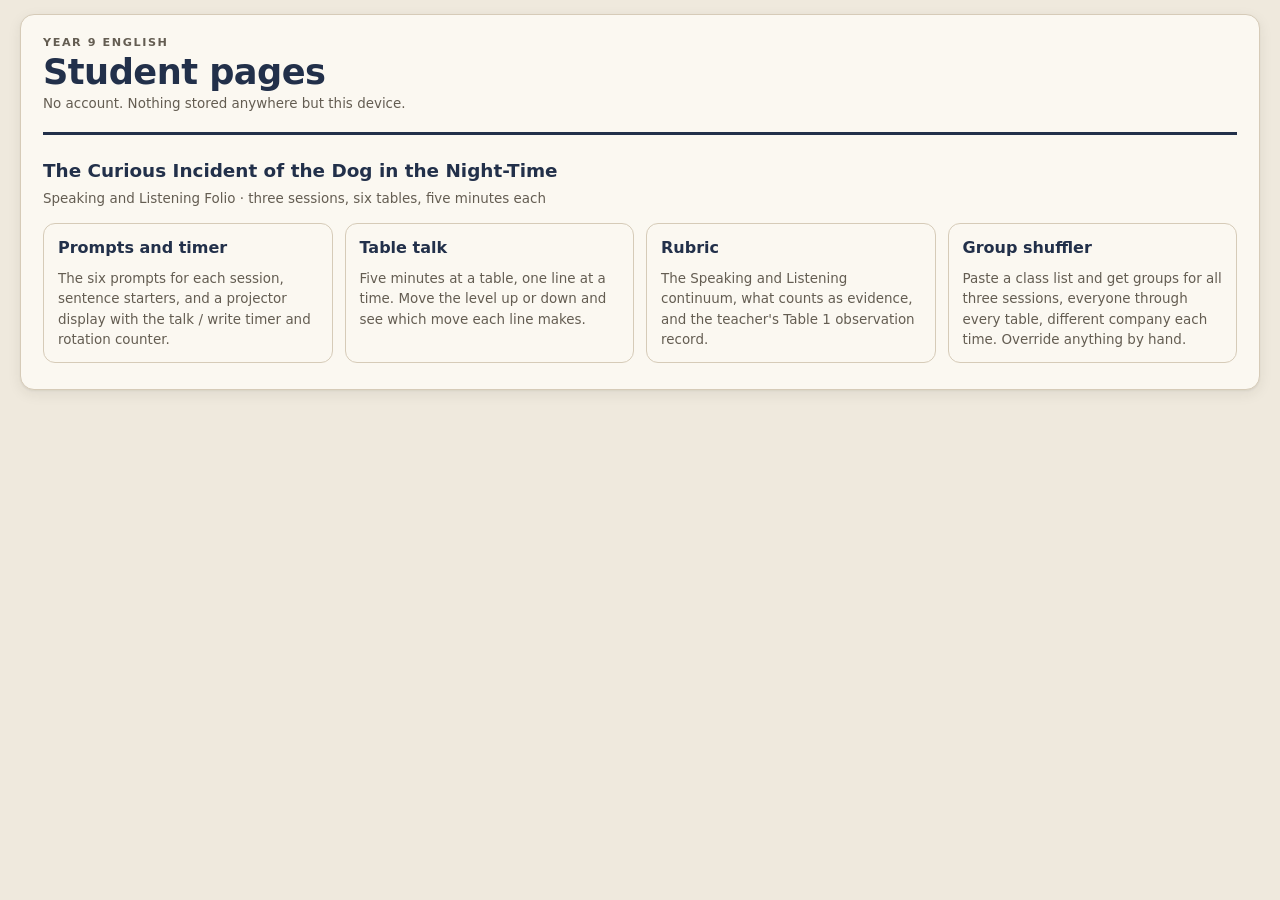
==== index.html @ 827a80a4 "Rebuild talk page as interactive click-through; cut self-explanation; extend continuum - wagoll.html" ====
<!doctype html>
<html lang="en">
<head>
<meta charset="utf-8">
<meta name="viewport" content="width=device-width,initial-scale=1">
<meta name="description" content="Year 9 English student pages.">
<title>Year 9 English</title>
<link rel="stylesheet" href="curious-incident/folio.css">
<style>
.hub{display:grid;gap:12px;grid-template-columns:repeat(auto-fill,minmax(250px,1fr));margin-top:14px}
a.card{display:flex;flex-direction:column;gap:5px;text-decoration:none;color:inherit;background:var(--paper)}
a.card:hover{border-color:var(--deep)}
a.card h3{color:var(--deep)}
a.card p{font-size:.84rem;color:var(--muted);margin:0}
.unit{margin-top:22px}
.unit h2{margin:0 0 4px}
.unit .sub{font-size:.84rem;color:var(--muted)}
</style>
</head>
<body>
<div class="sheet">
<header class="mast">
  <div>
    <div class="kicker">Year 9 English</div>
    <h1>Student pages</h1>
    <p class="read">No account. Nothing stored anywhere but this device.</p>
  </div>
</header>

<section class="unit">
  <h2>The Curious Incident of the Dog in the Night-Time</h2>
  <div class="sub">Speaking and Listening Folio · three sessions, six tables, five minutes each</div>
  <div class="hub">
    <a class="card" href="curious-incident/index.html"><h3>Prompts and timer</h3><p>The six prompts for each session, sentence starters, and a projector display with the talk / write timer and rotation counter.</p></a>
    <a class="card" href="curious-incident/wagoll.html"><h3>Table talk</h3><p>Five minutes at a table, one line at a time. Move the level up or down and see which move each line makes.</p></a>
    <a class="card" href="curious-incident/rubric.html"><h3>Rubric</h3><p>The Speaking and Listening continuum, what counts as evidence, and the teacher's Table 1 observation record.</p></a>
    <a class="card" href="curious-incident/groups.html"><h3>Group shuffler</h3><p>Paste a class list and get groups for all three sessions, everyone through every table, different company each time. Override anything by hand.</p></a>
  </div>
</section>
</div>
</body>
</html>
---- curious-incident/folio.css ----
/* Shared look for the Curious Incident speaking folio pages.
   Colour is a taxonomy: each of the four discussion moves owns one colour,
   used identically on the WAGOLL wall, the sentence starters and the rubric. */
:root{
  --paper:#fbf8f1; --bg:#efe9dd; --ink:#1f2320; --muted:#645d52; --line:#d6cbb8;
  --deep:#22304a; --on-deep:#fbf8f1; --band:#f4efe4; --accent:#b7361f; --accent-soft:#f6ddd6;
  --gold:#8b681e; --gold-soft:#f6e7c2;
  --shadow:0 1px 2px rgba(40,33,20,.06),0 4px 14px rgba(40,33,20,.08);
  --listen:#176b87; --listen-soft:#d8edf4;
  --respond:#357a46; --respond-soft:#dff0df;
  --text:#a34d1d; --text-soft:#f7e3d4;
  --invite:#744f91; --invite-soft:#eadff2;
  --voice:#53666b; --voice-soft:#e2eaeb;
  --radius:12px;
}
@media (prefers-color-scheme:dark){
  :root:not([data-theme="light"]){
    --paper:#1b1e1c; --bg:#111312; --ink:#eae5db; --muted:#a49a8b; --line:#3a4038;
    --deep:#cfd9e8; --on-deep:#111312; --band:#232725; --accent:#e8705a; --accent-soft:#3a1f19;
    --gold:#e0b64c; --gold-soft:#3a2f10;
    --shadow:0 1px 2px rgba(0,0,0,.5);
    --listen:#6fc0da; --listen-soft:#12303a;
    --respond:#74c288; --respond-soft:#15301d;
    --text:#e89a63; --text-soft:#3a2417;
    --invite:#bda0d8; --invite-soft:#2b1f3a;
    --voice:#a3b6bb; --voice-soft:#232c2e;
  }
}
:root[data-theme="dark"]{
  --paper:#1b1e1c; --bg:#111312; --ink:#eae5db; --muted:#a49a8b; --line:#3a4038;
  --deep:#cfd9e8; --on-deep:#111312; --band:#232725; --accent:#e8705a; --accent-soft:#3a1f19;
  --gold:#e0b64c; --gold-soft:#3a2f10;
  --shadow:0 1px 2px rgba(0,0,0,.5);
  --listen:#6fc0da; --listen-soft:#12303a;
  --respond:#74c288; --respond-soft:#15301d;
  --text:#e89a63; --text-soft:#3a2417;
  --invite:#bda0d8; --invite-soft:#2b1f3a;
  --voice:#a3b6bb; --voice-soft:#232c2e;
}

*{box-sizing:border-box;margin:0}
html{-webkit-text-size-adjust:100%}
body{background:var(--bg);color:var(--ink);line-height:1.5;
     font-family:system-ui,-apple-system,"Segoe UI",Roboto,Arial,sans-serif}
.sheet{max-width:1240px;margin:14px auto;background:var(--paper);border:1px solid var(--line);
       border-radius:14px;box-shadow:var(--shadow);padding:20px 22px 26px}
@media (max-width:620px){.sheet{margin:0;border:0;border-radius:0;padding:14px}}

/* masthead + nav */
.mast{border-bottom:3px solid var(--deep);padding-bottom:10px;margin-bottom:14px;
      display:flex;flex-wrap:wrap;gap:8px 18px;align-items:flex-end;justify-content:space-between}
.kicker{text-transform:uppercase;letter-spacing:.14em;font-size:.7rem;font-weight:800;color:var(--muted)}
.mast h1{font-size:clamp(1.4rem,3vw,2.2rem);line-height:1.05;color:var(--deep);margin:.15rem 0 .2rem;letter-spacing:-.015em}
.mast .read{font-size:.84rem;color:var(--muted);max-width:60ch}
.mast .read b{color:var(--ink)}
nav.site{display:flex;flex-wrap:wrap;gap:6px}
nav.site a{font-size:.8rem;font-weight:700;padding:6px 11px;border-radius:999px;border:1px solid var(--line);
           color:var(--ink);text-decoration:none;background:var(--band);min-height:34px;display:inline-flex;align-items:center}
nav.site a[aria-current="page"]{background:var(--deep);color:var(--on-deep);border-color:var(--deep)}
nav.site a:hover{border-color:var(--deep)}

h2{font-size:1.15rem;color:var(--deep);margin:22px 0 8px}
h3{font-size:1rem;margin:0 0 4px}
p{margin:0 0 .5rem}
.muted{color:var(--muted)}
.small{font-size:.8rem}

/* buttons */
button,.btn{font:inherit;font-size:.82rem;font-weight:600;padding:7px 13px;border-radius:999px;
            border:1px solid var(--line);background:var(--paper);color:var(--ink);cursor:pointer;
            display:inline-flex;align-items:center;gap:6px;min-height:36px;text-decoration:none}
button:hover,.btn:hover{border-color:var(--deep)}
button[aria-pressed="true"]{background:var(--deep);color:var(--on-deep);border-color:var(--deep)}
button.primary,.btn.primary{background:var(--accent);color:#fff;border-color:var(--accent)}
button:disabled{opacity:.45;cursor:default}
.tools{display:flex;flex-wrap:wrap;gap:6px;align-items:center;margin:8px 0 12px}
.tools .sp{flex:1}

/* the four discussion moves */
.m{font-weight:600;text-decoration-line:underline;text-underline-offset:2.5px;text-decoration-thickness:1.3px}
.m-listen{color:var(--listen);text-decoration-color:var(--listen);text-decoration-style:solid}
.m-respond{color:var(--respond);text-decoration-color:var(--respond);text-decoration-style:dashed}
.m-text{color:var(--text);text-decoration-color:var(--text);text-decoration-style:dotted}
.m-invite{color:var(--invite);text-decoration-color:var(--invite);text-decoration-style:double}
.m-voice{color:var(--voice);font-style:italic;font-weight:500;text-decoration:none}
.tag{display:inline-block;font-size:.66rem;font-weight:800;letter-spacing:.07em;text-transform:uppercase;
     padding:2px 7px;border-radius:999px;border:1px solid}
.tag-listen{color:var(--listen);border-color:var(--listen);background:var(--listen-soft)}
.tag-respond{color:var(--respond);border-color:var(--respond);background:var(--respond-soft)}
.tag-text{color:var(--text);border-color:var(--text);background:var(--text-soft)}
.tag-invite{color:var(--invite);border-color:var(--invite);background:var(--invite-soft)}
.tag-voice{color:var(--voice);border-color:var(--voice);background:var(--voice-soft)}
.tag-teacher{color:var(--gold);border-color:var(--gold);background:var(--gold-soft)}

/* cards */
.card{border:1px solid var(--line);border-radius:var(--radius);background:var(--band);padding:12px 14px}
.grid{display:grid;gap:10px}
.g3{grid-template-columns:repeat(3,1fr)} .g2{grid-template-columns:repeat(2,1fr)}
@media (max-width:900px){.g3{grid-template-columns:repeat(2,1fr)}}
@media (max-width:600px){.g3,.g2{grid-template-columns:1fr}}
blockquote{margin:0 0 8px;padding:8px 12px;border-left:4px solid var(--accent);background:var(--paper);
           border-radius:6px;font-family:Georgia,"Times New Roman",serif;font-size:1rem;line-height:1.5}
blockquote .src{display:block;font-family:system-ui,sans-serif;font-size:.72rem;color:var(--muted);margin-top:4px}
ul.tight{margin:0;padding-left:1.2em} ul.tight li{margin:2px 0}

.foot{margin-top:18px;padding-top:9px;border-top:1px solid var(--line);font-size:.75rem;color:var(--muted);line-height:1.5}
.foot a{color:inherit}

@media print{
  body{background:#fff}
  .sheet{max-width:none;margin:0;padding:0;border:0;box-shadow:none;background:#fff}
  nav.site,.noprint,.tools{display:none!important}
  *{-webkit-print-color-adjust:exact;print-color-adjust:exact}
}
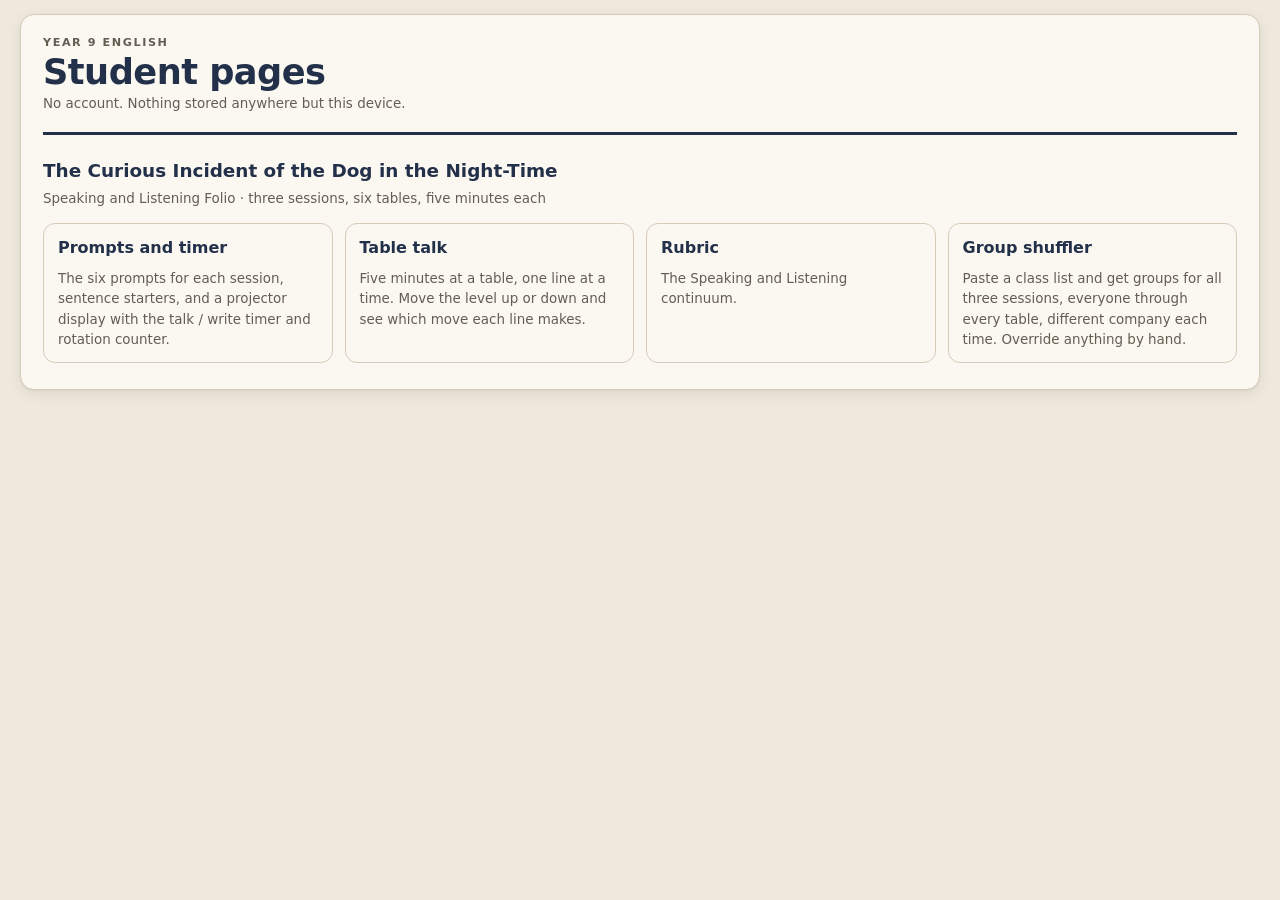
==== commit 0b8b73d5: "Rubric page: continuum only; teacher observation moved off the site The Table 1 observation record a" ====
--- a/index.html
+++ b/index.html
@@ -33,7 +33,7 @@
   <div class="hub">
     <a class="card" href="curious-incident/index.html"><h3>Prompts and timer</h3><p>The six prompts for each session, sentence starters, and a projector display with the talk / write timer and rotation counter.</p></a>
     <a class="card" href="curious-incident/wagoll.html"><h3>Table talk</h3><p>Five minutes at a table, one line at a time. Move the level up or down and see which move each line makes.</p></a>
-    <a class="card" href="curious-incident/rubric.html"><h3>Rubric</h3><p>The Speaking and Listening continuum, what counts as evidence, and the teacher's Table 1 observation record.</p></a>
+    <a class="card" href="curious-incident/rubric.html"><h3>Rubric</h3><p>The Speaking and Listening continuum.</p></a>
     <a class="card" href="curious-incident/groups.html"><h3>Group shuffler</h3><p>Paste a class list and get groups for all three sessions, everyone through every table, different company each time. Override anything by hand.</p></a>
   </div>
 </section>
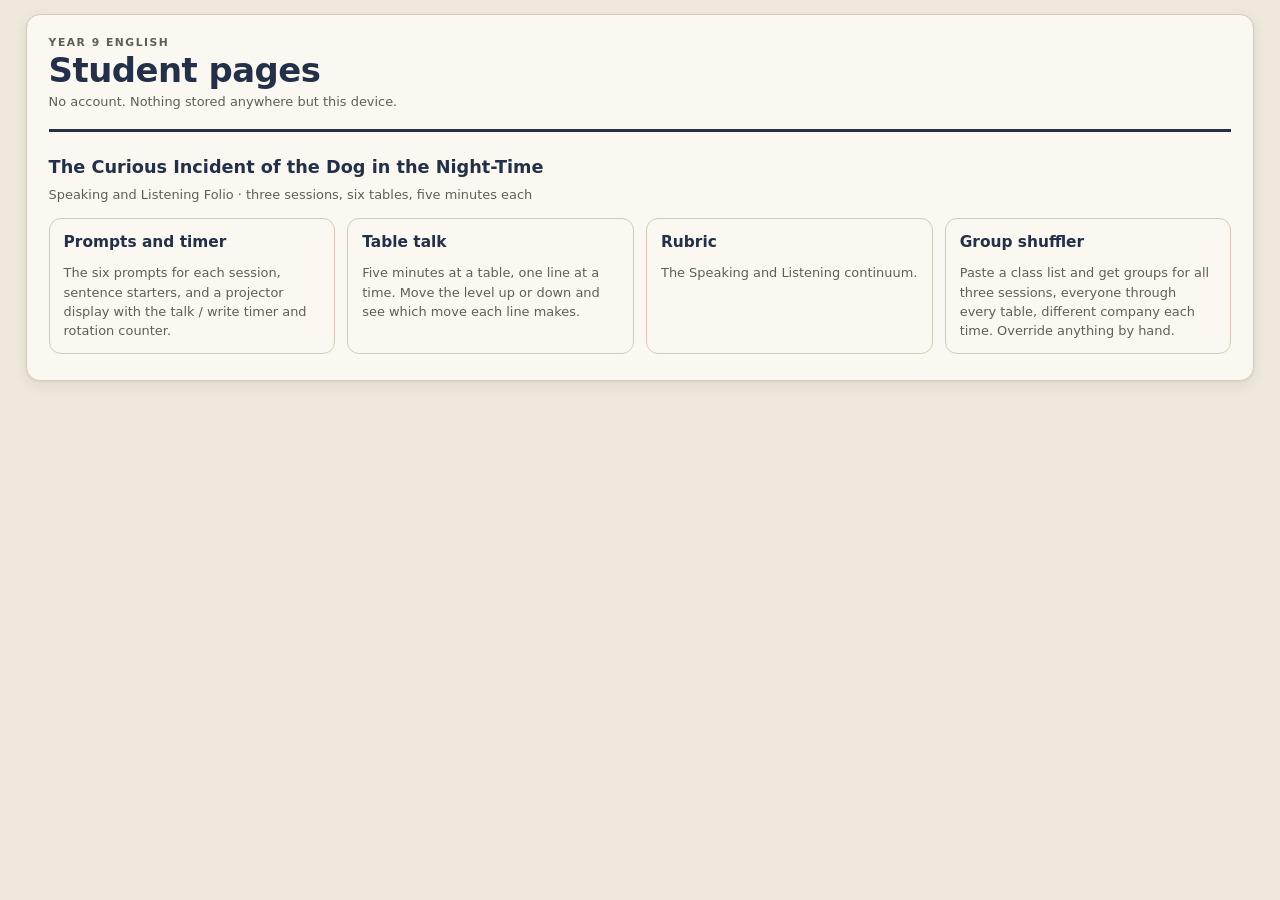
==== commit 9347acaa: "Table talk: rubric strips slide between levels; scale for TV; plainer talk Each rubric row now shows" ====
--- a/index.html
+++ b/index.html
@@ -5,8 +5,10 @@
 <meta name="viewport" content="width=device-width,initial-scale=1">
 <meta name="description" content="Year 9 English student pages.">
 <title>Year 9 English</title>
-<link rel="stylesheet" href="curious-incident/folio.css">
+<link rel="stylesheet" href="curious-incident/folio.css?v=3">
 <style>
+html{font-size:clamp(15px, .5vw + 9px, 24px)}
+.sheet{max-width:min(96vw,1900px)}
 .hub{display:grid;gap:12px;grid-template-columns:repeat(auto-fill,minmax(250px,1fr));margin-top:14px}
 a.card{display:flex;flex-direction:column;gap:5px;text-decoration:none;color:inherit;background:var(--paper)}
 a.card:hover{border-color:var(--deep)}
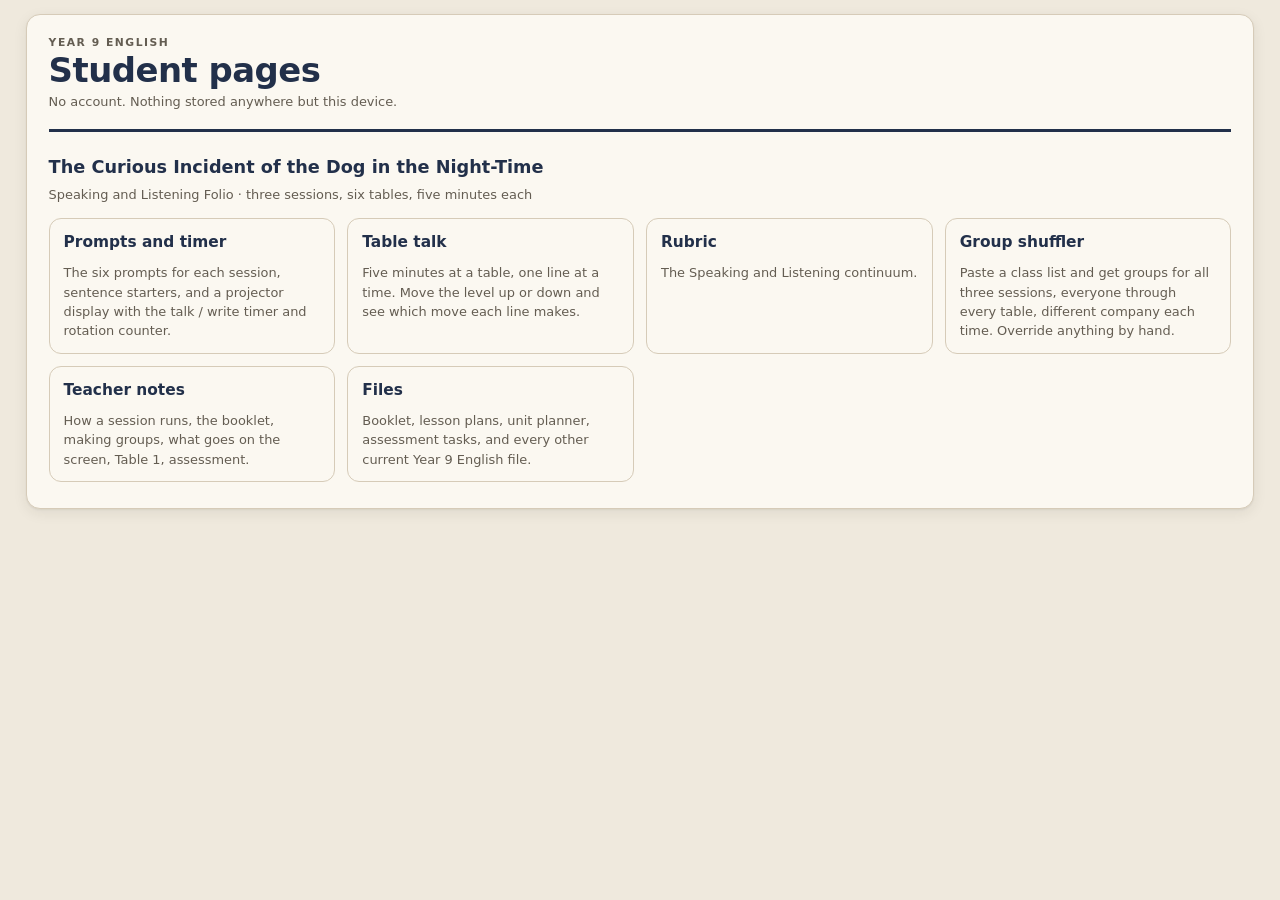
==== commit 018944ad: "Teacher notes, files page, deep links, Kew-style builders - teacher.html: how a session runs, the bo" ====
--- a/index.html
+++ b/index.html
@@ -37,6 +37,8 @@
     <a class="card" href="curious-incident/wagoll.html"><h3>Table talk</h3><p>Five minutes at a table, one line at a time. Move the level up or down and see which move each line makes.</p></a>
     <a class="card" href="curious-incident/rubric.html"><h3>Rubric</h3><p>The Speaking and Listening continuum.</p></a>
     <a class="card" href="curious-incident/groups.html"><h3>Group shuffler</h3><p>Paste a class list and get groups for all three sessions, everyone through every table, different company each time. Override anything by hand.</p></a>
+    <a class="card" href="curious-incident/teacher.html"><h3>Teacher notes</h3><p>How a session runs, the booklet, making groups, what goes on the screen, Table 1, assessment.</p></a>
+    <a class="card" href="curious-incident/resources.html"><h3>Files</h3><p>Booklet, lesson plans, unit planner, assessment tasks, and every other current Year 9 English file.</p></a>
   </div>
 </section>
 </div>
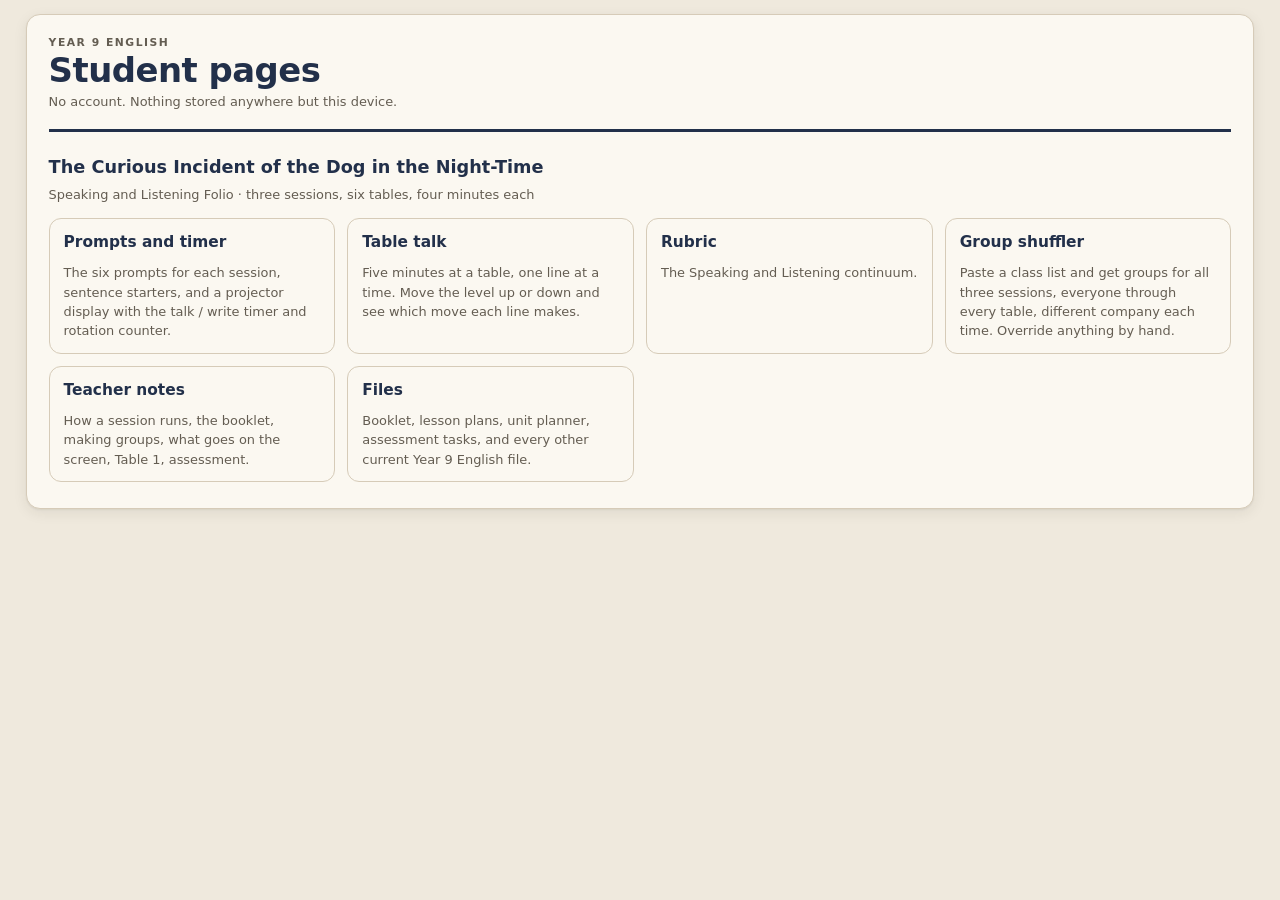
==== commit 5aab3497: "Sessions run 4 + 2 minutes so six rotations fit a 60-minute lesson; teacher notes trimmed Co-Authore" ====
--- a/index.html
+++ b/index.html
@@ -31,7 +31,7 @@
 
 <section class="unit">
   <h2>The Curious Incident of the Dog in the Night-Time</h2>
-  <div class="sub">Speaking and Listening Folio · three sessions, six tables, five minutes each</div>
+  <div class="sub">Speaking and Listening Folio · three sessions, six tables, four minutes each</div>
   <div class="hub">
     <a class="card" href="curious-incident/index.html"><h3>Prompts and timer</h3><p>The six prompts for each session, sentence starters, and a projector display with the talk / write timer and rotation counter.</p></a>
     <a class="card" href="curious-incident/wagoll.html"><h3>Table talk</h3><p>Five minutes at a table, one line at a time. Move the level up or down and see which move each line makes.</p></a>
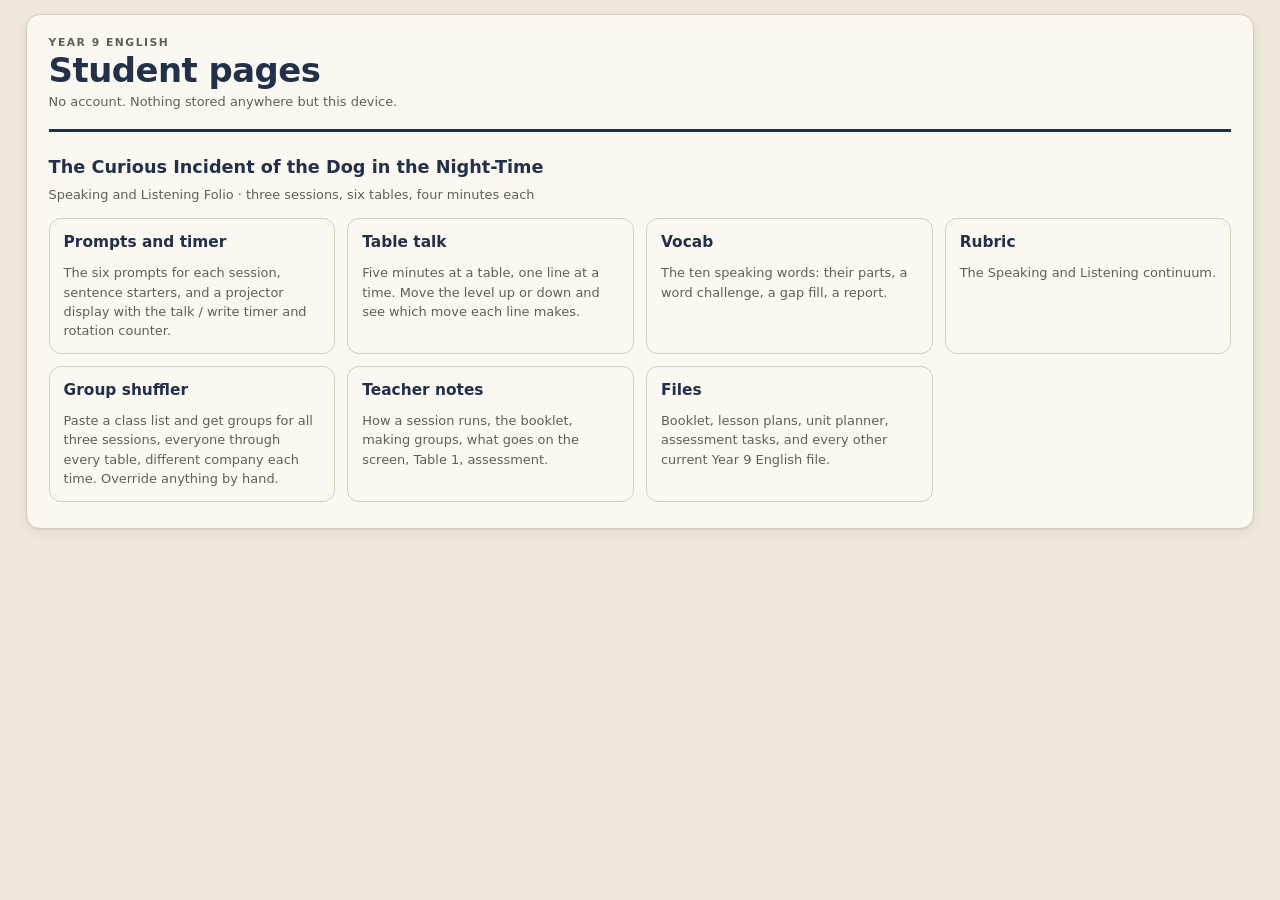
==== commit 222ab0f0: "Vocab trainer for the ten speaking words; nav and hub links Co-Authored-By: Claude Fable 5.1 <norepl" ====
--- a/index.html
+++ b/index.html
@@ -35,6 +35,7 @@
   <div class="hub">
     <a class="card" href="curious-incident/index.html"><h3>Prompts and timer</h3><p>The six prompts for each session, sentence starters, and a projector display with the talk / write timer and rotation counter.</p></a>
     <a class="card" href="curious-incident/wagoll.html"><h3>Table talk</h3><p>Five minutes at a table, one line at a time. Move the level up or down and see which move each line makes.</p></a>
+    <a class="card" href="curious-incident/vocab.html"><h3>Vocab</h3><p>The ten speaking words: their parts, a word challenge, a gap fill, a report.</p></a>
     <a class="card" href="curious-incident/rubric.html"><h3>Rubric</h3><p>The Speaking and Listening continuum.</p></a>
     <a class="card" href="curious-incident/groups.html"><h3>Group shuffler</h3><p>Paste a class list and get groups for all three sessions, everyone through every table, different company each time. Override anything by hand.</p></a>
     <a class="card" href="curious-incident/teacher.html"><h3>Teacher notes</h3><p>How a session runs, the booklet, making groups, what goes on the screen, Table 1, assessment.</p></a>
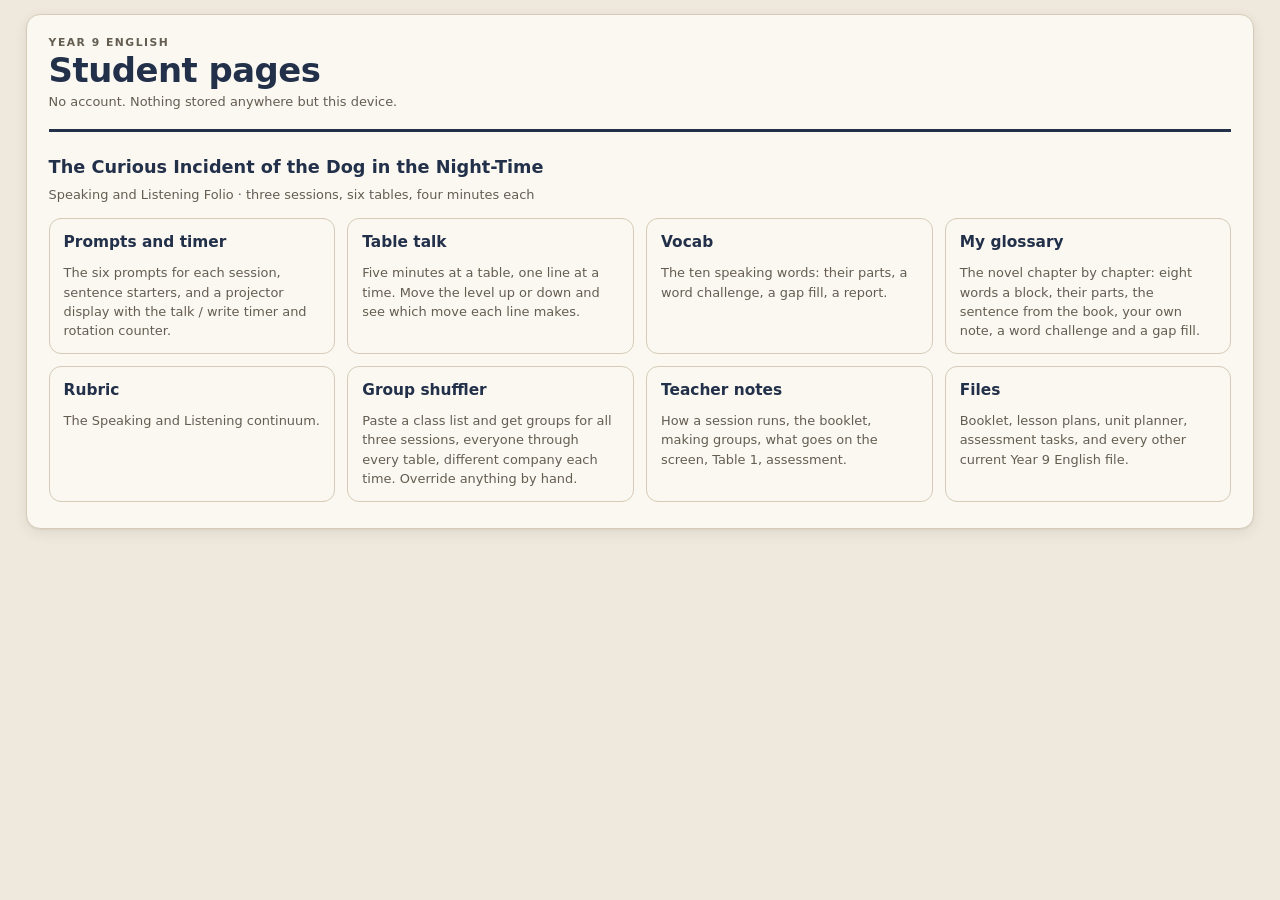
==== commit 72f3530c: "My glossary: the novel chapter by chapter, eight words a block, with notes, word challenge and gap f" ====
--- a/index.html
+++ b/index.html
@@ -36,6 +36,7 @@
     <a class="card" href="curious-incident/index.html"><h3>Prompts and timer</h3><p>The six prompts for each session, sentence starters, and a projector display with the talk / write timer and rotation counter.</p></a>
     <a class="card" href="curious-incident/wagoll.html"><h3>Table talk</h3><p>Five minutes at a table, one line at a time. Move the level up or down and see which move each line makes.</p></a>
     <a class="card" href="curious-incident/vocab.html"><h3>Vocab</h3><p>The ten speaking words: their parts, a word challenge, a gap fill, a report.</p></a>
+    <a class="card" href="curious-incident/glossary.html"><h3>My glossary</h3><p>The novel chapter by chapter: eight words a block, their parts, the sentence from the book, your own note, a word challenge and a gap fill.</p></a>
     <a class="card" href="curious-incident/rubric.html"><h3>Rubric</h3><p>The Speaking and Listening continuum.</p></a>
     <a class="card" href="curious-incident/groups.html"><h3>Group shuffler</h3><p>Paste a class list and get groups for all three sessions, everyone through every table, different company each time. Override anything by hand.</p></a>
     <a class="card" href="curious-incident/teacher.html"><h3>Teacher notes</h3><p>How a session runs, the booklet, making groups, what goes on the screen, Table 1, assessment.</p></a>
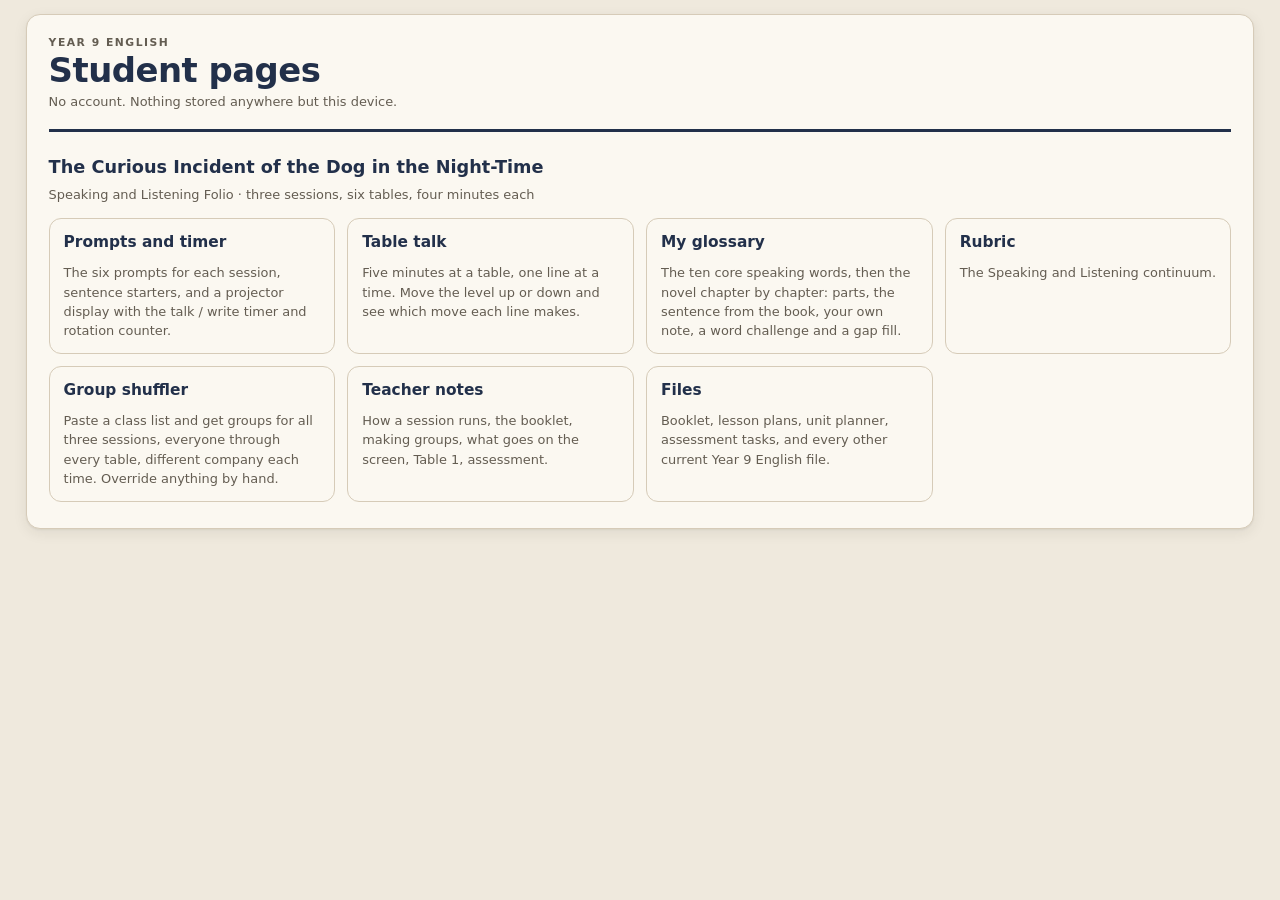
==== commit f8b9d970: "My glossary: core vocab block, build-the-word step, vocab page folded in Co-Authored-By: Claude Fabl" ====
--- a/index.html
+++ b/index.html
@@ -35,8 +35,7 @@
   <div class="hub">
     <a class="card" href="curious-incident/index.html"><h3>Prompts and timer</h3><p>The six prompts for each session, sentence starters, and a projector display with the talk / write timer and rotation counter.</p></a>
     <a class="card" href="curious-incident/wagoll.html"><h3>Table talk</h3><p>Five minutes at a table, one line at a time. Move the level up or down and see which move each line makes.</p></a>
-    <a class="card" href="curious-incident/vocab.html"><h3>Vocab</h3><p>The ten speaking words: their parts, a word challenge, a gap fill, a report.</p></a>
-    <a class="card" href="curious-incident/glossary.html"><h3>My glossary</h3><p>The novel chapter by chapter: eight words a block, their parts, the sentence from the book, your own note, a word challenge and a gap fill.</p></a>
+    <a class="card" href="curious-incident/glossary.html"><h3>My glossary</h3><p>The ten core speaking words, then the novel chapter by chapter: parts, the sentence from the book, your own note, a word challenge and a gap fill.</p></a>
     <a class="card" href="curious-incident/rubric.html"><h3>Rubric</h3><p>The Speaking and Listening continuum.</p></a>
     <a class="card" href="curious-incident/groups.html"><h3>Group shuffler</h3><p>Paste a class list and get groups for all three sessions, everyone through every table, different company each time. Override anything by hand.</p></a>
     <a class="card" href="curious-incident/teacher.html"><h3>Teacher notes</h3><p>How a session runs, the booklet, making groups, what goes on the screen, Table 1, assessment.</p></a>
